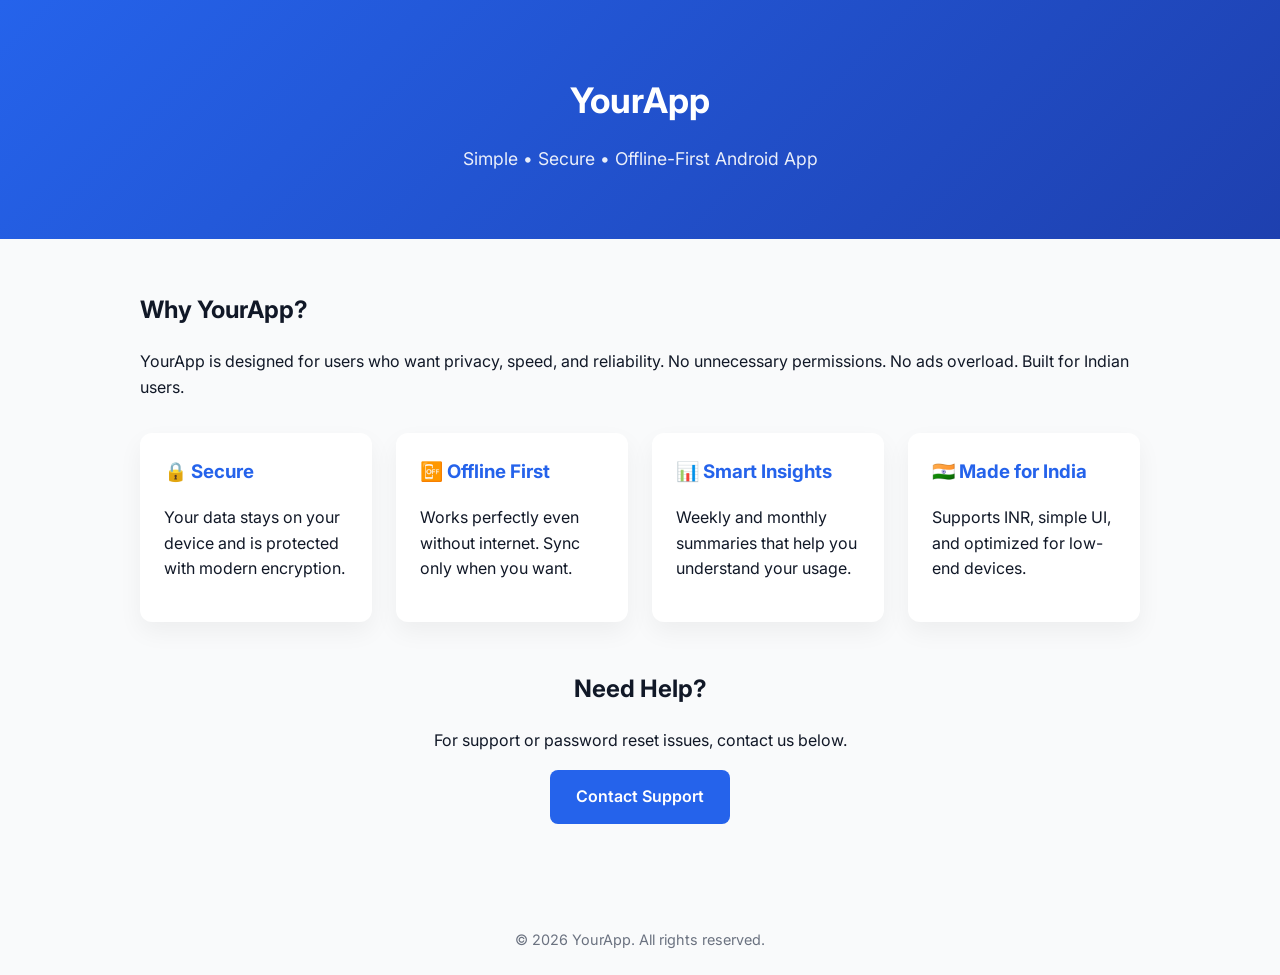
==== index.html @ c371fdd8 "Create index.html" ====
<!DOCTYPE html>
<html lang="en">
<head>
    <meta charset="UTF-8" />
    <meta name="viewport" content="width=device-width, initial-scale=1.0" />

    <title>YourApp – Simple, Secure & Offline First</title>
    <meta name="description" content="YourApp helps you manage expenses securely and offline. Built for India." />

    <!-- Google Font -->
    <link href="https://fonts.googleapis.com/css2?family=Inter:wght@400;600;700&display=swap" rel="stylesheet">

    <style>
        body {
            margin: 0;
            font-family: 'Inter', sans-serif;
            background: #f9fafb;
            color: #111827;
            line-height: 1.6;
        }

        header {
            background: linear-gradient(135deg, #2563eb, #1e40af);
            color: white;
            padding: 3rem 1.5rem;
            text-align: center;
        }

        header h1 {
            margin-bottom: 0.5rem;
            font-size: 2.2rem;
        }

        header p {
            opacity: 0.9;
            font-size: 1.1rem;
        }

        .container {
            max-width: 1000px;
            margin: auto;
            padding: 2rem 1.5rem;
        }

        .features {
            display: grid;
            grid-template-columns: repeat(auto-fit, minmax(220px, 1fr));
            gap: 1.5rem;
            margin-top: 2rem;
        }

        .card {
            background: white;
            padding: 1.5rem;
            border-radius: 12px;
            box-shadow: 0 10px 25px rgba(0,0,0,0.05);
        }

        .card h3 {
            margin-top: 0;
            color: #2563eb;
        }

        .cta {
            text-align: center;
            margin: 3rem 0;
        }

        .cta a {
            background: #2563eb;
            color: white;
            padding: 0.9rem 1.6rem;
            border-radius: 8px;
            text-decoration: none;
            font-weight: 600;
            display: inline-block;
        }

        .cta a:hover {
            background: #1e40af;
        }

        footer {
            text-align: center;
            padding: 1.5rem;
            font-size: 0.9rem;
            color: #6b7280;
        }
    </style>
</head>
<body>

<header>
    <h1>YourApp</h1>
    <p>Simple • Secure • Offline-First Android App</p>
</header>

<main class="container">
    <section>
        <h2>Why YourApp?</h2>
        <p>
            YourApp is designed for users who want privacy, speed, and reliability.
            No unnecessary permissions. No ads overload. Built for Indian users.
        </p>
    </section>

    <section class="features">
        <div class="card">
            <h3>🔒 Secure</h3>
            <p>Your data stays on your device and is protected with modern encryption.</p>
        </div>

        <div class="card">
            <h3>📴 Offline First</h3>
            <p>Works perfectly even without internet. Sync only when you want.</p>
        </div>

        <div class="card">
            <h3>📊 Smart Insights</h3>
            <p>Weekly and monthly summaries that help you understand your usage.</p>
        </div>

        <div class="card">
            <h3>🇮🇳 Made for India</h3>
            <p>Supports INR, simple UI, and optimized for low-end devices.</p>
        </div>
    </section>

    <div class="cta">
        <h2>Need Help?</h2>
        <p>For support or password reset issues, contact us below.</p>
        <a href="mailto:support@yourdomain.com">Contact Support</a>
    </div>
</main>

<footer>
    © 2026 YourApp. All rights reserved.
</footer>

</body>
</html>
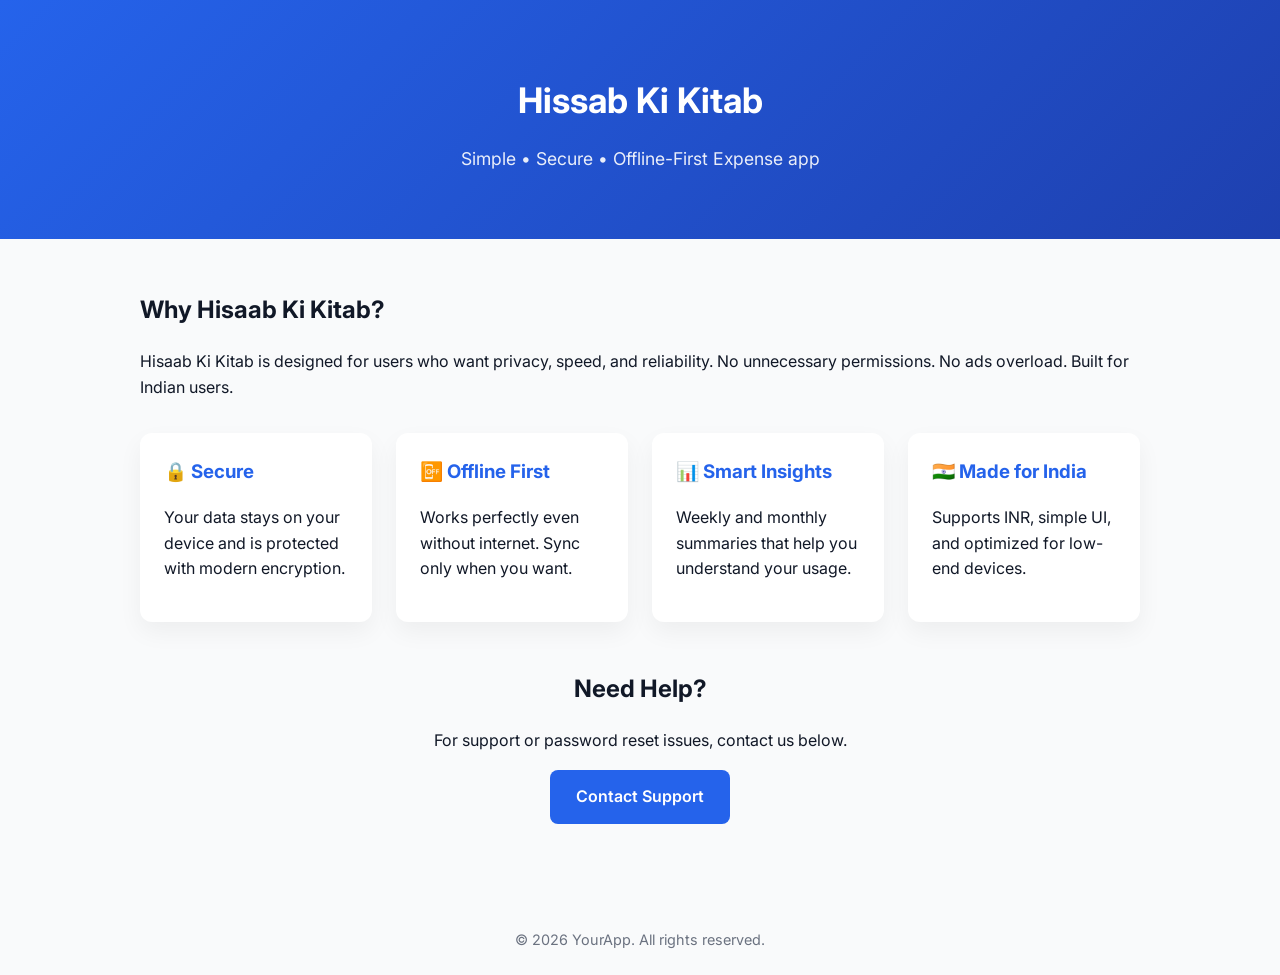
==== commit 9767e6c0: "Update index.html" ====
--- a/index.html
+++ b/index.html
@@ -4,7 +4,7 @@
     <meta charset="UTF-8" />
     <meta name="viewport" content="width=device-width, initial-scale=1.0" />
 
-    <title>YourApp – Simple, Secure & Offline First</title>
+    <title>Hisaab Ki Kitab – Simple, Secure & Offline First</title>
     <meta name="description" content="YourApp helps you manage expenses securely and offline. Built for India." />
 
     <!-- Google Font -->
@@ -91,15 +91,15 @@
 <body>
 
 <header>
-    <h1>YourApp</h1>
-    <p>Simple • Secure • Offline-First Android App</p>
+    <h1>Hissab Ki Kitab</h1>
+    <p>Simple • Secure • Offline-First Expense app</p>
 </header>
 
 <main class="container">
     <section>
-        <h2>Why YourApp?</h2>
+        <h2>Why Hisaab Ki Kitab?</h2>
         <p>
-            YourApp is designed for users who want privacy, speed, and reliability.
+            Hisaab Ki Kitab is designed for users who want privacy, speed, and reliability.
             No unnecessary permissions. No ads overload. Built for Indian users.
         </p>
     </section>
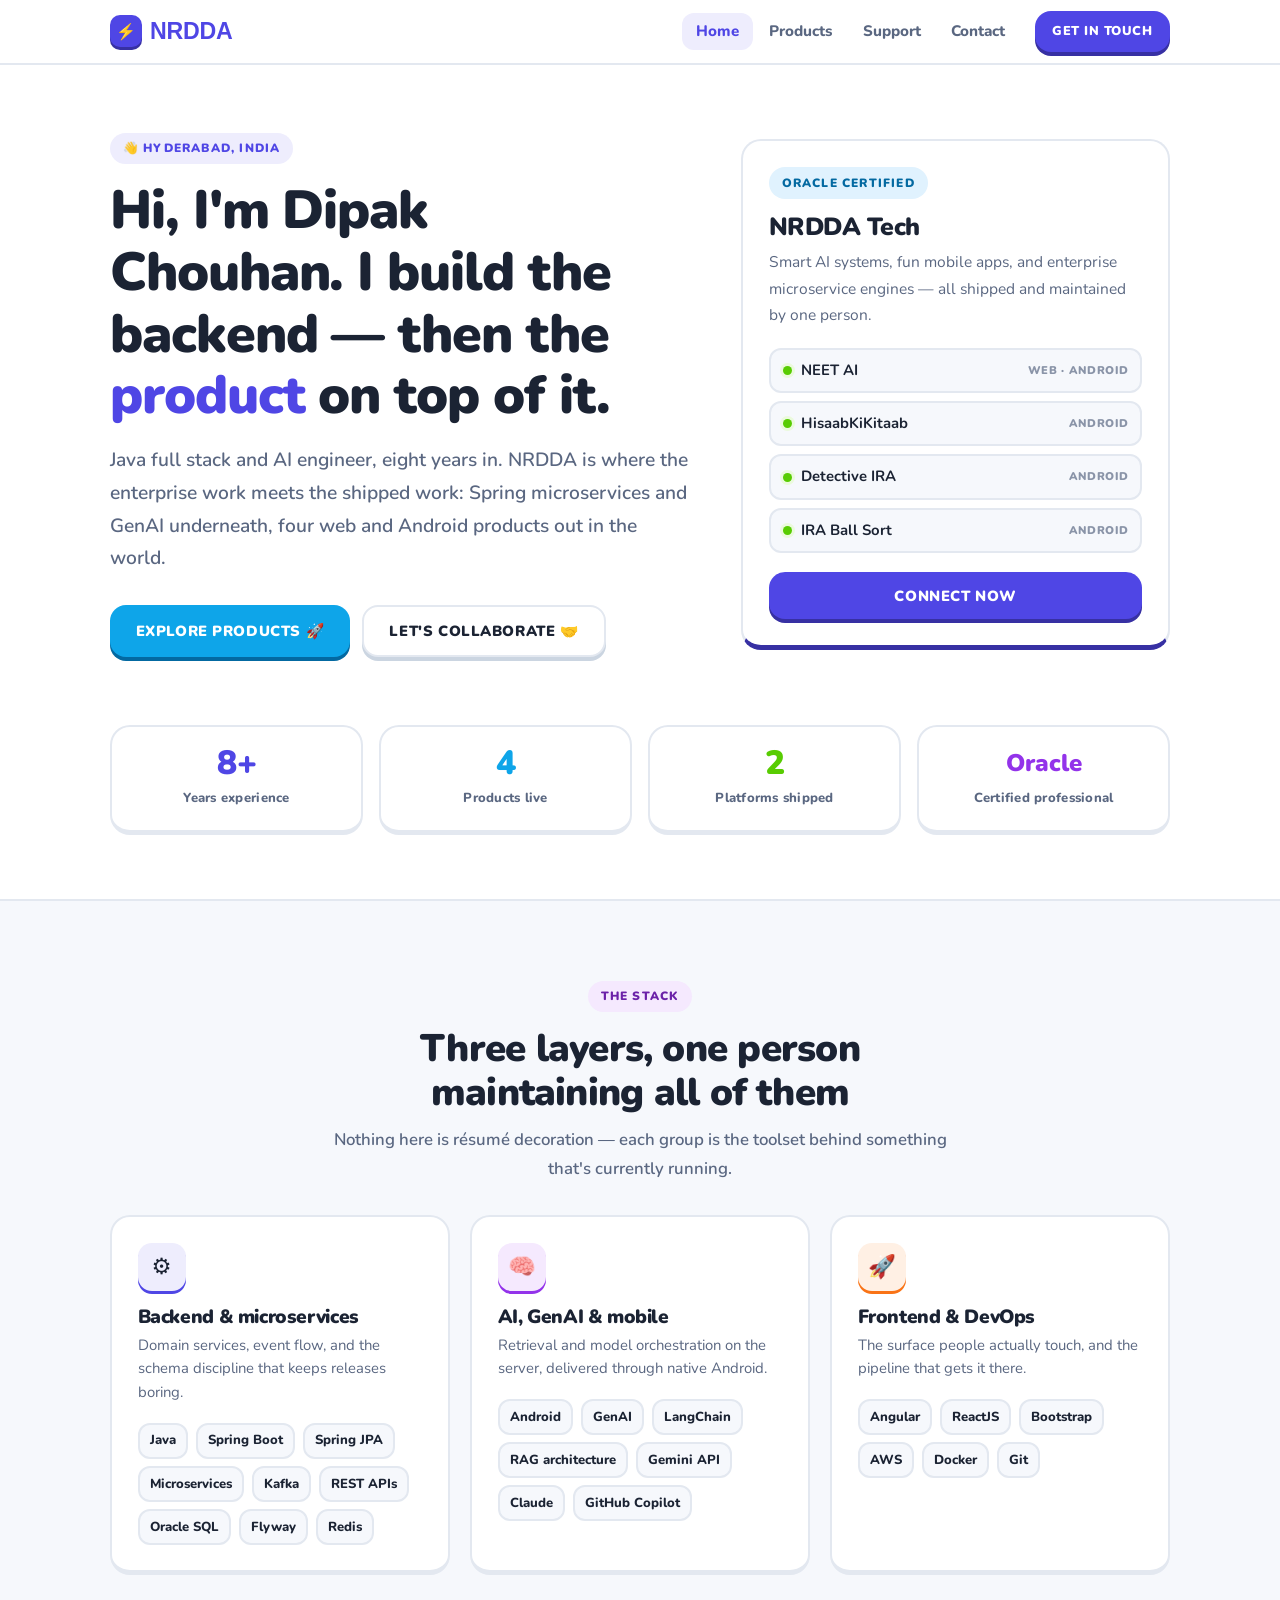
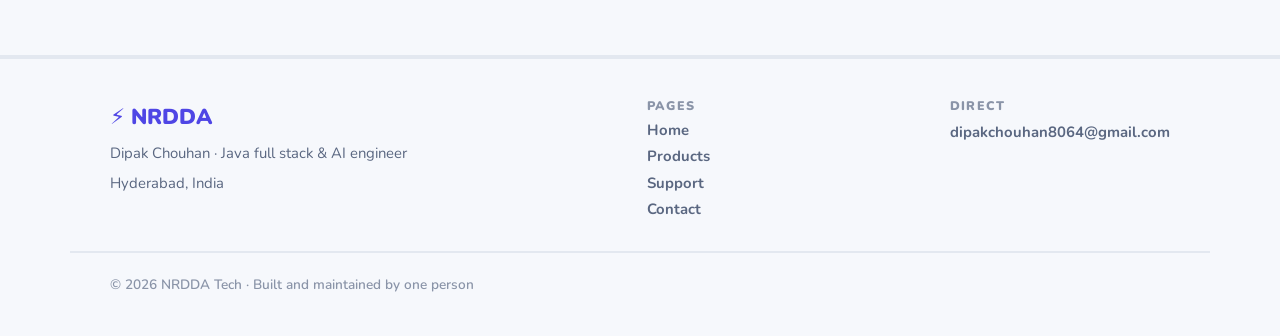
==== commit 3d6c5fa8: "Update print statement to reflect new message" ====
--- a/index.html
+++ b/index.html
@@ -1,141 +1,1161 @@
 <!DOCTYPE html>
 <html lang="en">
 <head>
-    <meta charset="UTF-8" />
-    <meta name="viewport" content="width=device-width, initial-scale=1.0" />
-
-    <title>Hisaab Ki Kitab – Simple, Secure & Offline First</title>
-    <meta name="description" content="YourApp helps you manage expenses securely and offline. Built for India." />
-
-    <!-- Google Font -->
-    <link href="https://fonts.googleapis.com/css2?family=Inter:wght@400;600;700&display=swap" rel="stylesheet">
-
-    <style>
-        body {
-            margin: 0;
-            font-family: 'Inter', sans-serif;
-            background: #f9fafb;
-            color: #111827;
-            line-height: 1.6;
-        }
-
-        header {
-            background: linear-gradient(135deg, #2563eb, #1e40af);
-            color: white;
-            padding: 3rem 1.5rem;
-            text-align: center;
-        }
-
-        header h1 {
-            margin-bottom: 0.5rem;
-            font-size: 2.2rem;
-        }
-
-        header p {
-            opacity: 0.9;
-            font-size: 1.1rem;
-        }
-
-        .container {
-            max-width: 1000px;
-            margin: auto;
-            padding: 2rem 1.5rem;
-        }
-
-        .features {
-            display: grid;
-            grid-template-columns: repeat(auto-fit, minmax(220px, 1fr));
-            gap: 1.5rem;
-            margin-top: 2rem;
-        }
-
-        .card {
-            background: white;
-            padding: 1.5rem;
-            border-radius: 12px;
-            box-shadow: 0 10px 25px rgba(0,0,0,0.05);
-        }
-
-        .card h3 {
-            margin-top: 0;
-            color: #2563eb;
-        }
-
-        .cta {
-            text-align: center;
-            margin: 3rem 0;
-        }
-
-        .cta a {
-            background: #2563eb;
-            color: white;
-            padding: 0.9rem 1.6rem;
-            border-radius: 8px;
-            text-decoration: none;
-            font-weight: 600;
-            display: inline-block;
-        }
-
-        .cta a:hover {
-            background: #1e40af;
-        }
-
-        footer {
-            text-align: center;
-            padding: 1.5rem;
-            font-size: 0.9rem;
-            color: #6b7280;
-        }
-    </style>
+<meta charset="UTF-8">
+<meta name="viewport" content="width=device-width, initial-scale=1.0">
+<title>NRDDA | Dipak Chouhan — Java Full Stack & AI Engineer</title>
+<meta name="description" content="NRDDA is Dipak Chouhan: Java full stack and AI engineer in Hyderabad. Spring microservices, GenAI, and four shipped web and Android products.">
+<meta name="theme-color" content="#ffffff">
+<link rel="preconnect" href="https://fonts.googleapis.com">
+<link rel="preconnect" href="https://fonts.gstatic.com" crossorigin>
+<link href="https://fonts.googleapis.com/css2?family=Nunito:ital,wght@0,400;0,500;0,600;0,700;0,800;0,900;1,600&display=swap" rel="stylesheet">
+
+<style>
+/* ============================================================
+   NRDDA — light, tactile, Nunito.
+   Everything sits on a physical surface: cards have a thick
+   bottom edge, buttons have a solid under-shadow you press into.
+   ============================================================ */
+
+:root {
+  /* brand */
+  --indigo:        #4F46E5;
+  --indigo-edge:   #3730A3;
+  --indigo-tint:   #EEEDFD;
+
+  --sky:           #0EA5E9;
+  --sky-edge:      #0369A1;
+  --sky-tint:      #E0F2FE;
+
+  --grass:         #58CC02;
+  --grass-edge:    #43A302;
+  --grass-tint:    #EBFADD;
+
+  --grape:         #9333EA;
+  --grape-edge:    #6B21A8;
+  --grape-tint:    #F5E9FE;
+
+  --coral:         #F97316;
+  --coral-edge:    #C2410C;
+  --coral-tint:    #FFF0E4;
+
+  /* surface */
+  --page:          #FFFFFF;
+  --band:          #F6F8FC;
+  --card:          #FFFFFF;
+  --line:          #E3E8F0;
+  --line-strong:   #CBD5E1;
+
+  /* type */
+  --ink:           #1B2333;
+  --ink-soft:      #5A6781;
+  --ink-faint:     #8A94A8;
+
+  --r-lg: 20px;
+  --r-md: 16px;
+  --r-sm: 12px;
+  --r-pill: 999px;
+
+  --gutter: clamp(1.1rem, 4vw, 2.5rem);
+  --measure: 1140px;
+
+  --lift: 4px;   /* how deep a tactile element sits */
+}
+
+*, *::before, *::after { box-sizing: border-box; margin: 0; padding: 0; }
+
+html { scroll-behavior: smooth; }
+
+body {
+  font-family: 'Nunito', system-ui, sans-serif;
+  font-size: 1rem;
+  font-weight: 400;
+  line-height: 1.7;
+  color: var(--ink);
+  background: var(--page);
+  -webkit-font-smoothing: antialiased;
+  -webkit-tap-highlight-color: transparent;
+  display: flex;
+  flex-direction: column;
+  min-height: 100vh;
+}
+
+img, svg { max-width: 100%; display: block; }
+
+::selection { background: var(--indigo); color: #fff; }
+
+:focus-visible {
+  outline: 3px solid var(--indigo);
+  outline-offset: 3px;
+  border-radius: 6px;
+}
+
+.sr-only {
+  position: absolute; width: 1px; height: 1px;
+  margin: -1px; padding: 0; overflow: hidden;
+  clip: rect(0 0 0 0); clip-path: inset(50%); white-space: nowrap;
+}
+
+.skip-link {
+  position: absolute; left: 50%; top: -120px; transform: translateX(-50%);
+  z-index: 3000; background: var(--indigo); color: #fff;
+  font-weight: 800; font-size: .9rem;
+  padding: .75rem 1.4rem; border-radius: 0 0 var(--r-md) var(--r-md);
+  text-decoration: none;
+}
+.skip-link:focus { top: 0; }
+
+/* ---------- type scale: hierarchy comes from contrast, not from
+             setting everything to weight 800 ---------- */
+
+h1, h2, h3, h4 { font-weight: 900; line-height: 1.15; letter-spacing: -0.02em; }
+
+.eyebrow {
+  display: inline-flex;
+  align-items: center;
+  gap: .45rem;
+  font-size: .75rem;
+  font-weight: 900;
+  letter-spacing: .1em;
+  text-transform: uppercase;
+  color: var(--indigo);
+  background: var(--indigo-tint);
+  padding: .35rem .8rem;
+  border-radius: var(--r-pill);
+}
+.eyebrow--sky   { color: var(--sky-edge);   background: var(--sky-tint); }
+.eyebrow--grass { color: var(--grass-edge); background: var(--grass-tint); }
+.eyebrow--grape { color: var(--grape-edge); background: var(--grape-tint); }
+
+.lede {
+  font-size: clamp(1.05rem, 1.7vw, 1.2rem);
+  font-weight: 600;
+  color: var(--ink-soft);
+}
+
+p { color: var(--ink-soft); }
+p strong, li strong { color: var(--ink); font-weight: 800; }
+
+/* ---------- tactile buttons ---------- */
+
+.btn {
+  --btn-bg: var(--indigo);
+  --btn-edge: var(--indigo-edge);
+  --btn-fg: #ffffff;
+  display: inline-flex;
+  align-items: center;
+  justify-content: center;
+  gap: .5rem;
+  padding: .85rem 1.6rem;
+  font-family: inherit;
+  font-size: .92rem;
+  font-weight: 900;
+  letter-spacing: .04em;
+  text-transform: uppercase;
+  text-decoration: none;
+  color: var(--btn-fg);
+  background: var(--btn-bg);
+  border: none;
+  border-radius: var(--r-md);
+  box-shadow: 0 var(--lift) 0 var(--btn-edge);
+  cursor: pointer;
+  user-select: none;
+  transition: filter .15s ease, transform .06s ease, box-shadow .06s ease;
+}
+.btn:hover { filter: brightness(1.07); }
+.btn:active {
+  transform: translateY(var(--lift));
+  box-shadow: 0 0 0 var(--btn-edge);
+}
+
+.btn--sky   { --btn-bg: var(--sky);   --btn-edge: var(--sky-edge); }
+.btn--grass { --btn-bg: var(--grass); --btn-edge: var(--grass-edge); }
+.btn--grape { --btn-bg: var(--grape); --btn-edge: var(--grape-edge); }
+
+.btn--soft {
+  --btn-bg: #ffffff;
+  --btn-edge: var(--line-strong);
+  --btn-fg: var(--ink);
+  border: 2px solid var(--line);
+}
+.btn--soft:hover { filter: none; background: var(--band); }
+
+.btn--full { width: 100%; }
+.btn--sm { padding: .7rem 1.1rem; font-size: .8rem; }
+
+/* ---------- tactile card ---------- */
+
+.card {
+  background: var(--card);
+  border: 2px solid var(--line);
+  border-bottom-width: 5px;
+  border-radius: var(--r-lg);
+  padding: 1.6rem;
+}
+
+.card--accent { border-bottom-color: var(--accent, var(--line)); }
+
+.card--tap {
+  transition: transform .16s ease, border-color .16s ease;
+}
+.card--tap:hover {
+  transform: translateY(-3px);
+  border-bottom-width: 5px;
+  border-color: var(--line-strong);
+}
+.card--tap.card--accent:hover { border-bottom-color: var(--accent); }
+
+/* ---------- layout ---------- */
+
+.shell { max-width: var(--measure); margin: 0 auto; padding: 0 var(--gutter); }
+
+.band { padding-block: clamp(3rem, 7vw, 5rem); }
+.band--fill { background: var(--band); border-block: 2px solid var(--line); }
+
+.view { display: none; }
+.view.is-active { display: block; }
+.view.is-entering { animation: enter .32s cubic-bezier(.16,1,.3,1) both; }
+@keyframes enter {
+  from { opacity: 0; transform: translateY(12px); }
+  to   { opacity: 1; transform: none; }
+}
+
+/* ---------- top bar ---------- */
+
+.topbar {
+  position: sticky; top: 0; z-index: 900;
+  background: rgba(255,255,255,.92);
+  backdrop-filter: blur(10px);
+  border-bottom: 2px solid var(--line);
+}
+.topbar__inner {
+  max-width: var(--measure);
+  margin: 0 auto;
+  padding: .7rem var(--gutter);
+  display: flex;
+  align-items: center;
+  gap: 1rem;
+}
+
+.brand {
+  display: inline-flex; align-items: center; gap: .5rem;
+  background: none; border: 0; padding: 0; cursor: pointer;
+  font-size: 1.45rem; font-weight: 900; letter-spacing: -0.01em;
+  color: var(--indigo);
+  margin-right: auto;
+}
+.brand__bolt {
+  display: grid; place-items: center;
+  width: 32px; height: 32px;
+  border-radius: 10px;
+  background: var(--indigo);
+  box-shadow: 0 3px 0 var(--indigo-edge);
+  font-size: 1rem;
+}
+
+.navlinks { display: flex; align-items: center; gap: .2rem; list-style: none; }
+
+.navlink {
+  background: none; border: 0; cursor: pointer;
+  font-family: inherit; font-size: .95rem; font-weight: 800;
+  color: var(--ink-soft);
+  padding: .55rem .85rem;
+  border-radius: var(--r-sm);
+  transition: color .15s ease, background-color .15s ease;
+}
+.navlink:hover { color: var(--indigo); background: var(--indigo-tint); }
+.navlink[aria-current="page"] { color: var(--indigo); background: var(--indigo-tint); }
+
+.navtoggle { display: none; }
+
+/* ---------- hero ---------- */
+
+.hero {
+  display: grid;
+  grid-template-columns: 1.15fr .85fr;
+  gap: clamp(1.75rem, 4vw, 3.5rem);
+  align-items: center;
+  padding-block: clamp(2.5rem, 6vw, 4.25rem);
+}
+
+.hero__title {
+  font-size: clamp(2.1rem, 5.2vw, 3.35rem);
+  margin: 1rem 0 0;
+  text-wrap: balance;
+}
+.hero__title span { color: var(--indigo); }
+
+.hero__lede { margin-top: 1.1rem; max-width: 50ch; }
+
+.hero__actions { display: flex; flex-wrap: wrap; gap: .75rem; margin-top: 1.9rem; }
+
+.hero__card { --accent: var(--indigo-edge); text-align: left; }
+.hero__card h2 { font-size: 1.55rem; margin: .9rem 0 .5rem; }
+.hero__card p { font-size: .97rem; }
+
+.roster { list-style: none; margin: 1.2rem 0; display: grid; gap: .5rem; }
+.roster li {
+  display: flex; align-items: center; gap: .6rem;
+  font-size: .93rem; font-weight: 700; color: var(--ink);
+  background: var(--band);
+  border: 2px solid var(--line);
+  border-radius: var(--r-sm);
+  padding: .5rem .75rem;
+}
+.roster .pip {
+  width: 9px; height: 9px; border-radius: 50%;
+  background: var(--grass);
+  box-shadow: 0 0 0 3px var(--grass-tint);
+  flex: none;
+}
+.roster .plat {
+  margin-left: auto; font-size: .7rem; font-weight: 900;
+  letter-spacing: .06em; text-transform: uppercase; color: var(--ink-faint);
+}
+
+/* ---------- stats ---------- */
+
+.stats {
+  display: grid;
+  grid-template-columns: repeat(4, 1fr);
+  gap: 1rem;
+}
+.stat { text-align: center; padding: 1.25rem 1rem; }
+.stat__n {
+  font-size: 2.1rem; font-weight: 900; line-height: 1;
+  color: var(--stat, var(--indigo));
+}
+.stat__n--word { font-size: 1.5rem; padding-block: .3rem; }
+.stat__l {
+  margin-top: .45rem;
+  font-size: .82rem; font-weight: 800; color: var(--ink-soft);
+  letter-spacing: .02em;
+}
+
+/* ---------- section heads ---------- */
+
+.head { max-width: 62ch; margin-bottom: 2rem; }
+.head--center { margin-inline: auto; text-align: center; }
+.head--center .eyebrow { margin-inline: auto; }
+.head__title { font-size: clamp(1.7rem, 3.6vw, 2.4rem); margin-top: .9rem; text-wrap: balance; }
+.head__note { margin-top: .7rem; font-size: 1.05rem; font-weight: 600; }
+
+/* ---------- skill groups ---------- */
+
+.cols {
+  display: grid;
+  grid-template-columns: repeat(auto-fit, minmax(275px, 1fr));
+  gap: 1.25rem;
+}
+
+.group__icon {
+  display: grid; place-items: center;
+  width: 48px; height: 48px;
+  border-radius: 14px;
+  font-size: 1.4rem;
+  background: var(--tint, var(--indigo-tint));
+  box-shadow: 0 3px 0 var(--edge, var(--line-strong));
+}
+.group h3 { font-size: 1.2rem; margin: .95rem 0 .35rem; }
+.group p { font-size: .93rem; line-height: 1.6; }
+
+.chips { display: flex; flex-wrap: wrap; gap: .45rem; margin-top: 1.1rem; }
+.chip {
+  font-size: .82rem; font-weight: 800; color: var(--ink);
+  background: var(--band);
+  border: 2px solid var(--line);
+  border-radius: var(--r-sm);
+  padding: .3rem .65rem;
+}
+
+/* ---------- filters ---------- */
+
+.filters {
+  display: flex; justify-content: space-between; align-items: center;
+  gap: 1rem; flex-wrap: wrap; margin-bottom: 1.75rem;
+}
+.tabs { display: flex; flex-wrap: wrap; gap: .5rem; }
+
+.tab {
+  font-family: inherit; font-size: .88rem; font-weight: 800;
+  color: var(--ink-soft);
+  background: #fff;
+  border: 2px solid var(--line);
+  border-bottom-width: 4px;
+  border-radius: var(--r-sm);
+  padding: .5rem .95rem;
+  cursor: pointer;
+  transition: color .15s ease, border-color .15s ease, transform .06s ease, box-shadow .06s ease;
+}
+/* hover must NOT look like the selected state */
+.tab:hover { color: var(--sky-edge); border-color: var(--line-strong); }
+.tab:active { transform: translateY(2px); border-bottom-width: 2px; }
+.tab[aria-pressed="true"] {
+  color: #fff;
+  background: var(--sky);
+  border-color: var(--sky);
+  border-bottom-color: var(--sky-edge);
+}
+.tab__n {
+  display: inline-block; margin-left: .4rem;
+  font-size: .75rem; opacity: .65;
+}
+
+.search { position: relative; flex: 0 1 280px; }
+.search__field {
+  width: 100%;
+  font-family: inherit; font-size: .95rem; font-weight: 600;
+  color: var(--ink);
+  background: #fff;
+  border: 2px solid var(--line);
+  border-bottom-width: 4px;
+  border-radius: var(--r-sm);
+  padding: .6rem .9rem .6rem 2.4rem;
+  outline: none;
+  transition: border-color .15s ease;
+}
+.search__field::placeholder { color: var(--ink-faint); font-weight: 600; }
+.search__field:focus { border-color: var(--sky); }
+.search__glyph {
+  position: absolute; left: .8rem; top: 50%; transform: translateY(-50%);
+  font-size: .95rem; pointer-events: none;
+}
+
+/* ---------- product grid ---------- */
+
+.grid {
+  display: grid;
+  grid-template-columns: repeat(auto-fill, minmax(280px, 1fr));
+  gap: 1.25rem;
+}
+
+.product { display: flex; flex-direction: column; gap: .85rem; }
+.product__icon {
+  display: grid; place-items: center;
+  width: 56px; height: 56px;
+  border-radius: 16px;
+  font-size: 1.7rem;
+  background: var(--tint);
+  box-shadow: 0 3px 0 var(--accent);
+}
+.product h3 { font-size: 1.3rem; }
+.product p { font-size: .93rem; line-height: 1.6; }
+.product__actions { display: grid; gap: .55rem; margin-top: auto; padding-top: .35rem; }
+
+.plats { display: flex; flex-wrap: wrap; gap: .35rem; }
+.plat-tag {
+  font-size: .7rem; font-weight: 900; letter-spacing: .07em; text-transform: uppercase;
+  padding: .22rem .55rem; border-radius: var(--r-sm);
+}
+.plat-web     { background: var(--sky-tint);   color: var(--sky-edge); }
+.plat-android { background: var(--grass-tint); color: var(--grass-edge); }
+
+.empty {
+  grid-column: 1 / -1;
+  text-align: center;
+  padding: 3rem 1.5rem;
+  border: 2px dashed var(--line-strong);
+  border-radius: var(--r-lg);
+  background: var(--band);
+}
+.empty__emoji { font-size: 2.2rem; }
+.empty h3 { font-size: 1.2rem; margin: .6rem 0 .3rem; }
+.empty p { font-size: .95rem; }
+
+/* ---------- FAQ ---------- */
+
+.faq { display: grid; gap: .75rem; max-width: 780px; margin-inline: auto; }
+
+.qa {
+  background: #fff;
+  border: 2px solid var(--line);
+  border-bottom-width: 5px;
+  border-radius: var(--r-lg);
+  overflow: hidden;
+}
+.qa__q {
+  display: flex; align-items: center; gap: 1rem;
+  padding: 1.1rem 1.35rem;
+  font-size: 1.03rem; font-weight: 800; line-height: 1.4;
+  cursor: pointer; list-style: none;
+}
+.qa__q::-webkit-details-marker { display: none; }
+.qa__q:hover { color: var(--indigo); }
+.qa__sign {
+  margin-left: auto; flex: none;
+  display: grid; place-items: center;
+  width: 26px; height: 26px; border-radius: 9px;
+  background: var(--indigo-tint); color: var(--indigo);
+  font-weight: 900; font-size: 1.05rem; line-height: 1;
+  transition: transform .2s ease;
+}
+.qa[open] .qa__sign { transform: rotate(45deg); }
+.qa__a { padding: 0 1.35rem 1.25rem; font-size: .97rem; }
+
+/* ---------- forms ---------- */
+
+.field { margin-bottom: 1.1rem; }
+.field > label {
+  display: block; margin-bottom: .4rem;
+  font-size: .88rem; font-weight: 800; color: var(--ink);
+}
+.field__hint { font-size: .82rem; font-weight: 600; color: var(--ink-faint); }
+
+.control {
+  width: 100%;
+  font-family: inherit; font-size: .97rem; font-weight: 600;
+  color: var(--ink);
+  background: #fff;
+  border: 2px solid var(--line);
+  border-bottom-width: 4px;
+  border-radius: var(--r-md);
+  padding: .8rem 1rem;
+  outline: none;
+  transition: border-color .15s ease, box-shadow .15s ease;
+}
+.control::placeholder { color: var(--ink-faint); font-weight: 600; }
+.control:focus { border-color: var(--sky); box-shadow: 0 0 0 4px var(--sky-tint); }
+.control:user-invalid { border-color: #EF4444; }
+textarea.control { resize: vertical; min-height: 120px; line-height: 1.6; }
+select.control {
+  appearance: none; cursor: pointer; padding-right: 2.6rem;
+  background-image:
+    linear-gradient(45deg, transparent 50%, var(--ink-soft) 50%),
+    linear-gradient(135deg, var(--ink-soft) 50%, transparent 50%);
+  background-size: 7px 7px, 7px 7px;
+  background-position: calc(100% - 1.5rem) 1.25rem, calc(100% - 1rem) 1.25rem;
+  background-repeat: no-repeat;
+}
+
+.duo {
+  display: grid;
+  grid-template-columns: repeat(auto-fit, minmax(300px, 1fr));
+  gap: 1.25rem;
+  align-items: start;
+}
+
+.deets { display: grid; gap: .5rem; margin-top: 1.25rem; }
+.deet {
+  display: flex; align-items: center; flex-wrap: wrap; gap: .35rem .7rem;
+  background: var(--band);
+  border: 2px solid var(--line);
+  border-radius: var(--r-sm);
+  padding: .65rem .85rem;
+  font-size: .94rem; font-weight: 700;
+  word-break: break-word;
+}
+.deet__k { color: var(--ink-faint); font-weight: 800; }
+.deet a { color: var(--indigo); font-weight: 800; }
+
+/* ---------- toasts ---------- */
+
+#toasts {
+  position: fixed; right: 1.25rem; bottom: 1.25rem; z-index: 2000;
+  display: flex; flex-direction: column; gap: .6rem;
+  max-width: calc(100vw - 2.5rem);
+}
+.toast {
+  display: flex; align-items: center; gap: .7rem;
+  background: #fff;
+  border: 2px solid var(--line);
+  border-bottom-width: 5px;
+  border-bottom-color: var(--grass-edge);
+  border-radius: var(--r-md);
+  padding: .85rem 1.1rem;
+  font-size: .94rem; font-weight: 700; color: var(--ink);
+  box-shadow: 0 10px 26px rgba(27,35,51,.12);
+  animation: toast-in .28s cubic-bezier(.16,1,.3,1) both;
+  transition: opacity .28s ease, transform .28s ease;
+}
+.toast__mark {
+  display: grid; place-items: center; flex: none;
+  width: 26px; height: 26px; border-radius: 50%;
+  background: var(--grass-tint); font-size: .9rem;
+}
+.toast.is-leaving { opacity: 0; transform: translateX(16px); }
+@keyframes toast-in {
+  from { opacity: 0; transform: translateX(24px); }
+  to   { opacity: 1; transform: none; }
+}
+
+/* ---------- footer ---------- */
+
+.foot {
+  margin-top: auto;
+  background: var(--band);
+  border-top: 2px solid var(--line);
+  padding-block: 2.5rem;
+}
+.foot__inner {
+  max-width: var(--measure); margin: 0 auto; padding: 0 var(--gutter);
+  display: flex; flex-wrap: wrap; gap: 2rem; justify-content: space-between;
+}
+.foot__brand { font-size: 1.35rem; font-weight: 900; color: var(--indigo); }
+.foot__note { font-size: .93rem; margin-top: .3rem; }
+.foot__col { display: grid; gap: .4rem; align-content: start; font-size: .93rem; }
+.foot__col h4 { font-size: .78rem; letter-spacing: .1em; text-transform: uppercase; color: var(--ink-faint); }
+.foot__col a, .foot__link {
+  background: none; border: 0; padding: 0; text-align: left;
+  font-family: inherit; font-size: .93rem; font-weight: 700;
+  color: var(--ink-soft); text-decoration: none; cursor: pointer;
+}
+.foot__col a:hover, .foot__link:hover { color: var(--indigo); }
+.foot__legal {
+  max-width: var(--measure); margin: 2rem auto 0;
+  padding: 1.25rem var(--gutter) 0;
+  border-top: 2px solid var(--line);
+  font-size: .85rem; font-weight: 600; color: var(--ink-faint);
+}
+
+/* ---------- responsive ---------- */
+
+@media (max-width: 900px) {
+  .hero { grid-template-columns: 1fr; }
+  .stats { grid-template-columns: repeat(2, 1fr); }
+}
+
+@media (max-width: 760px) {
+  .navtoggle {
+    display: grid; place-items: center;
+    width: 44px; height: 44px;
+    background: #fff; color: var(--ink);
+    border: 2px solid var(--line); border-bottom-width: 4px;
+    border-radius: var(--r-sm);
+    font-size: 1.2rem; cursor: pointer;
+  }
+  .topbar__inner { flex-wrap: wrap; }
+  .topbar .btn { display: none; }
+  nav.mainnav { order: 3; width: 100%; }
+  .navlinks {
+    display: none;
+    flex-direction: column;
+    align-items: stretch;
+    gap: .25rem;
+    padding: .5rem 0 .35rem;
+    border-top: 2px solid var(--line);
+  }
+  .navlinks.is-open { display: flex; }
+  .navlink { padding: .7rem .85rem; font-size: 1rem; }
+}
+
+@media (max-width: 560px) {
+  .stats { grid-template-columns: 1fr; }
+  .filters { align-items: stretch; }
+  .search { flex: 1 1 100%; }
+  .tabs { gap: .4rem; }
+  .hero__actions .btn { flex: 1 1 100%; }
+  #toasts { left: 1rem; right: 1rem; bottom: 1rem; }
+}
+
+@media (prefers-reduced-motion: reduce) {
+  html { scroll-behavior: auto; }
+  *, *::before, *::after {
+    animation-duration: .01ms !important;
+    animation-iteration-count: 1 !important;
+    transition-duration: .01ms !important;
+  }
+  .card--tap:hover { transform: none; }
+}
+</style>
 </head>
 <body>
 
-<header>
-    <h1>Hissab Ki Kitab</h1>
-    <p>Simple • Secure • Offline-First Expense app</p>
+<a class="skip-link" href="#main">Skip to content</a>
+<div id="toasts" aria-live="polite"></div>
+
+<!-- ================= TOP BAR ================= -->
+<header class="topbar">
+  <div class="topbar__inner">
+    <button class="brand" type="button" data-go="home" aria-label="NRDDA — home">
+      <span class="brand__bolt" aria-hidden="true">⚡</span>
+      <span>NRDDA</span>
+    </button>
+
+    <nav class="mainnav" aria-label="Primary">
+      <ul class="navlinks" id="navlinks">
+        <li><button class="navlink" type="button" data-go="home" aria-current="page">Home</button></li>
+        <li><button class="navlink" type="button" data-go="products">Products</button></li>
+        <li><button class="navlink" type="button" data-go="support">Support</button></li>
+        <li><button class="navlink" type="button" data-go="contact">Contact</button></li>
+      </ul>
+    </nav>
+
+    <button class="navtoggle" type="button" id="navtoggle"
+            aria-expanded="false" aria-controls="navlinks" aria-label="Open menu">☰</button>
+
+    <button class="btn btn--sm" type="button" data-go="contact">Get in touch</button>
+  </div>
 </header>
 
-<main class="container">
-    <section>
-        <h2>Why Hisaab Ki Kitab?</h2>
-        <p>
-            Hisaab Ki Kitab is designed for users who want privacy, speed, and reliability.
-            No unnecessary permissions. No ads overload. Built for Indian users.
-        </p>
-    </section>
-
-    <section class="features">
-        <div class="card">
-            <h3>🔒 Secure</h3>
-            <p>Your data stays on your device and is protected with modern encryption.</p>
+<div id="main">
+
+<!-- ================= HOME ================= -->
+<main id="view-home" class="view is-active" tabindex="-1">
+
+  <section class="shell hero">
+    <div>
+      <p class="eyebrow">👋 Hyderabad, India</p>
+      <h1 class="hero__title">Hi, I'm Dipak Chouhan. I build the backend — then the <span>product</span> on top of it.</h1>
+      <p class="lede hero__lede">
+        Java full stack and AI engineer, eight years in. NRDDA is where the enterprise work meets
+        the shipped work: Spring microservices and GenAI underneath, four web and Android
+        products out in the world.
+      </p>
+      <div class="hero__actions">
+        <button class="btn btn--sky" type="button" data-go="products">Explore products 🚀</button>
+        <button class="btn btn--soft" type="button" data-go="contact">Let's collaborate 🤝</button>
+      </div>
+    </div>
+
+    <div class="card card--accent hero__card">
+      <span class="eyebrow eyebrow--sky">Oracle certified</span>
+      <h2>NRDDA Tech</h2>
+      <p>Smart AI systems, fun mobile apps, and enterprise microservice engines — all shipped and maintained by one person.</p>
+      <ul class="roster" id="roster"></ul>
+      <button class="btn btn--full" type="button" data-go="contact">Connect now</button>
+    </div>
+  </section>
+
+  <section class="shell" style="padding-bottom: clamp(2.5rem, 6vw, 4rem);">
+    <div class="stats">
+      <div class="card stat"><div class="stat__n">8+</div><div class="stat__l">Years experience</div></div>
+      <div class="card stat" style="--stat: var(--sky)"><div class="stat__n" id="stat-products">4</div><div class="stat__l">Products live</div></div>
+      <div class="card stat" style="--stat: var(--grass)"><div class="stat__n">2</div><div class="stat__l">Platforms shipped</div></div>
+      <div class="card stat" style="--stat: var(--grape)"><div class="stat__n stat__n--word">Oracle</div><div class="stat__l">Certified professional</div></div>
+    </div>
+  </section>
+
+  <section class="band band--fill">
+    <div class="shell">
+      <div class="head head--center">
+        <span class="eyebrow eyebrow--grape">The stack</span>
+        <h2 class="head__title">Three layers, one person maintaining all of them</h2>
+        <p class="head__note">Nothing here is résumé decoration — each group is the toolset behind something that's currently running.</p>
+      </div>
+
+      <div class="cols">
+        <div class="card group">
+          <div class="group__icon" style="--tint: var(--indigo-tint); --edge: var(--indigo)" aria-hidden="true">⚙️</div>
+          <h3>Backend &amp; microservices</h3>
+          <p>Domain services, event flow, and the schema discipline that keeps releases boring.</p>
+          <div class="chips">
+            <span class="chip">Java</span><span class="chip">Spring Boot</span><span class="chip">Spring JPA</span>
+            <span class="chip">Microservices</span><span class="chip">Kafka</span><span class="chip">REST APIs</span>
+            <span class="chip">Oracle SQL</span><span class="chip">Flyway</span><span class="chip">Redis</span>
+          </div>
         </div>
 
-        <div class="card">
-            <h3>📴 Offline First</h3>
-            <p>Works perfectly even without internet. Sync only when you want.</p>
+        <div class="card group">
+          <div class="group__icon" style="--tint: var(--grape-tint); --edge: var(--grape)" aria-hidden="true">🧠</div>
+          <h3>AI, GenAI &amp; mobile</h3>
+          <p>Retrieval and model orchestration on the server, delivered through native Android.</p>
+          <div class="chips">
+            <span class="chip">Android</span><span class="chip">GenAI</span><span class="chip">LangChain</span>
+            <span class="chip">RAG architecture</span><span class="chip">Gemini API</span><span class="chip">Claude</span>
+            <span class="chip">GitHub Copilot</span>
+          </div>
         </div>
 
-        <div class="card">
-            <h3>📊 Smart Insights</h3>
-            <p>Weekly and monthly summaries that help you understand your usage.</p>
+        <div class="card group">
+          <div class="group__icon" style="--tint: var(--coral-tint); --edge: var(--coral)" aria-hidden="true">🚀</div>
+          <h3>Frontend &amp; DevOps</h3>
+          <p>The surface people actually touch, and the pipeline that gets it there.</p>
+          <div class="chips">
+            <span class="chip">Angular</span><span class="chip">ReactJS</span><span class="chip">Bootstrap</span>
+            <span class="chip">AWS</span><span class="chip">Docker</span><span class="chip">Git</span>
+          </div>
         </div>
-
-        <div class="card">
-            <h3>🇮🇳 Made for India</h3>
-            <p>Supports INR, simple UI, and optimized for low-end devices.</p>
+      </div>
+    </div>
+  </section>
+</main>
+
+<!-- ================= PRODUCTS ================= -->
+<main id="view-products" class="view" tabindex="-1">
+  <section class="shell band">
+    <div class="head head--center">
+      <span class="eyebrow eyebrow--sky">Products</span>
+      <h2 class="head__title">Four products, two platforms, all still maintained</h2>
+      <p class="head__note">Filter by what they do, or search by name and description.</p>
+    </div>
+
+    <div class="filters">
+      <div class="tabs" id="tabs" role="group" aria-label="Filter products by category"></div>
+      <div class="search">
+        <span class="search__glyph" aria-hidden="true">🔍</span>
+        <label class="sr-only" for="search-input">Search products</label>
+        <input id="search-input" class="search__field" type="search" placeholder="Search products…" autocomplete="off">
+      </div>
+    </div>
+
+    <div class="grid" id="products-grid" aria-live="polite"></div>
+  </section>
+</main>
+
+<!-- ================= SUPPORT ================= -->
+<main id="view-support" class="view" tabindex="-1">
+  <section class="shell band">
+    <div class="head head--center">
+      <span class="eyebrow eyebrow--grass">Support</span>
+      <h2 class="head__title">Something broken? It reaches me, not a queue</h2>
+      <p class="head__note">Common answers first. If yours isn't here, file a ticket below.</p>
+    </div>
+
+    <div class="faq">
+      <details class="qa">
+        <summary class="qa__q">How do I report a bug in NEET AI, Detective IRA, or HisaabKiKitaab?<span class="qa__sign" aria-hidden="true">+</span></summary>
+        <div class="qa__a"><p>File a ticket with the form below, or email <strong>dipakchouhan8064@gmail.com</strong> directly. Include the product name and what you did right before it broke.</p></div>
+      </details>
+      <details class="qa">
+        <summary class="qa__q">Is my data secure in HisaabKiKitaab?<span class="qa__sign" aria-hidden="true">+</span></summary>
+        <div class="qa__a"><p>Yes. Expense records and financial logs are encrypted and stored <strong>locally on your device</strong> — they never leave the phone.</p></div>
+      </details>
+      <details class="qa">
+        <summary class="qa__q">Which products run in a browser?<span class="qa__sign" aria-hidden="true">+</span></summary>
+        <div class="qa__a"><p><strong>NEET AI</strong> runs on the web and on Android. HisaabKiKitaab, Detective IRA, and IRA Ball Sort are Android only.</p></div>
+      </details>
+    </div>
+
+    <div class="card card--accent" style="--accent: var(--grape-edge); max-width: 780px; margin: 2.25rem auto 0;">
+      <span class="eyebrow eyebrow--grape">New ticket</span>
+      <h3 style="font-size: 1.4rem; margin: .9rem 0 1.25rem;">Tell me what went wrong</h3>
+      <form id="support-form" novalidate>
+        <div class="field">
+          <label for="s-product">Product</label>
+          <select id="s-product" class="control" required>
+            <option value="">Choose a product…</option>
+            <option value="neet-ai">NEET AI</option>
+            <option value="hisaabkikitaab">HisaabKiKitaab</option>
+            <option value="detective-ira">Detective IRA</option>
+            <option value="ball-sort">IRA Ball Sort</option>
+          </select>
         </div>
-    </section>
-
-    <div class="cta">
-        <h2>Need Help?</h2>
-        <p>For support or password reset issues, contact us below.</p>
-        <a href="mailto:support@yourdomain.com">Contact Support</a>
-    </div>
+        <div class="field">
+          <label for="s-email">Your email</label>
+          <input id="s-email" class="control" type="email" placeholder="name@example.com" required>
+        </div>
+        <div class="field">
+          <label for="s-issue">What happened</label>
+          <textarea id="s-issue" class="control" rows="4" placeholder="What you expected, and what the app did instead." required></textarea>
+        </div>
+        <button class="btn btn--grape btn--full" type="submit">File ticket</button>
+      </form>
+    </div>
+  </section>
 </main>
 
-<footer>
-    © 2026 YourApp. All rights reserved.
+<!-- ================= CONTACT ================= -->
+<main id="view-contact" class="view" tabindex="-1">
+  <section class="shell band">
+    <div class="head head--center">
+      <span class="eyebrow">Contact</span>
+      <h2 class="head__title">Tell me what you're building</h2>
+      <p class="head__note">Product idea, backend rescue, or an AI feature stuck at the prototype stage — start here.</p>
+    </div>
+
+    <div class="duo">
+      <div class="card card--accent" style="--accent: var(--indigo-edge)">
+        <div class="group__icon" style="--tint: var(--indigo-tint); --edge: var(--indigo)" aria-hidden="true">📬</div>
+        <h3 style="font-size: 1.35rem; margin: .9rem 0 .4rem;">Let's collaborate</h3>
+        <p>Every message lands in the same inbox I use for support. You'll get a reply from me, not an autoresponder.</p>
+        <div class="deets">
+          <div class="deet"><span aria-hidden="true">📧</span><span class="deet__k">Email</span><a href="mailto:dipakchouhan8064@gmail.com">dipakchouhan8064@gmail.com</a></div>
+          <div class="deet"><span aria-hidden="true">📍</span><span class="deet__k">Location</span><span>Hyderabad, India</span></div>
+          <div class="deet"><span aria-hidden="true">💼</span><span class="deet__k">Company</span><span>NRDDA Tech</span></div>
+        </div>
+      </div>
+
+      <div class="card card--accent" style="--accent: var(--sky-edge)">
+        <span class="eyebrow eyebrow--sky">New enquiry</span>
+        <h3 style="font-size: 1.35rem; margin: .9rem 0 1.25rem;">Send a message</h3>
+        <form id="contact-form" novalidate>
+          <div class="field">
+            <label for="c-name">Your name</label>
+            <input id="c-name" class="control" type="text" placeholder="e.g. Rahul Sharma" required>
+          </div>
+          <div class="field">
+            <label for="c-email">Email address</label>
+            <input id="c-email" class="control" type="email" placeholder="name@example.com" required>
+          </div>
+          <div class="field">
+            <label for="c-msg">What you're building</label>
+            <textarea id="c-msg" class="control" rows="4" placeholder="A sentence or two about the project and where it's stuck." required></textarea>
+          </div>
+          <button class="btn btn--sky btn--full" type="submit">Send message</button>
+        </form>
+      </div>
+    </div>
+  </section>
+</main>
+
+</div>
+
+<!-- ================= FOOTER ================= -->
+<footer class="foot">
+  <div class="foot__inner">
+    <div>
+      <div class="foot__brand">⚡ NRDDA</div>
+      <p class="foot__note">Dipak Chouhan · Java full stack &amp; AI engineer</p>
+      <p class="foot__note">Hyderabad, India</p>
+    </div>
+    <div class="foot__col">
+      <h4>Pages</h4>
+      <button class="foot__link" type="button" data-go="home">Home</button>
+      <button class="foot__link" type="button" data-go="products">Products</button>
+      <button class="foot__link" type="button" data-go="support">Support</button>
+      <button class="foot__link" type="button" data-go="contact">Contact</button>
+    </div>
+    <div class="foot__col">
+      <h4>Direct</h4>
+      <a href="mailto:dipakchouhan8064@gmail.com">dipakchouhan8064@gmail.com</a>
+    </div>
+  </div>
+  <div class="foot__legal">© 2026 NRDDA Tech · Built and maintained by one person</div>
 </footer>
 
+<script>
+/* ------------------------------------------------------------------
+   Single source of truth: drives the hero roster, the product grid,
+   the filter counts, and the stat tile.
+   ------------------------------------------------------------------ */
+const products = [
+  {
+    id: "neet-ai",
+    title: "NEET AI",
+    category: "ai",
+    platforms: ["Web", "Android"],
+    icon: "🧠",
+    tint: "var(--indigo-tint)",
+    accent: "var(--indigo-edge)",
+    description: "An AI preparation assistant for medical aspirants: interactive tutoring, answers on demand, and practice analytics that show where the gaps are.",
+    webUrl: "#",
+    playStoreUrl: "#"
+  },
+  {
+    id: "hisaabkikitaab",
+    title: "HisaabKiKitaab",
+    category: "utility",
+    platforms: ["Android"],
+    icon: "📚",
+    tint: "var(--coral-tint)",
+    accent: "var(--coral-edge)",
+    description: "An offline-first expense tracker and daily ledger built for fast entry and honest month-end numbers. Everything stays on the device.",
+    playStoreUrl: "#"
+  },
+  {
+    id: "detective-ira",
+    title: "Detective IRA",
+    category: "game",
+    platforms: ["Android"],
+    icon: "🕵️",
+    tint: "var(--grape-tint)",
+    accent: "var(--grape-edge)",
+    description: "A mystery game where you read clues, question suspects, and commit to an accusation. Every case is hand-written.",
+    playStoreUrl: "#"
+  },
+  {
+    id: "ball-sort",
+    title: "IRA Ball Sort",
+    category: "game",
+    platforms: ["Android"],
+    icon: "🧪",
+    tint: "var(--sky-tint)",
+    accent: "var(--sky-edge)",
+    description: "A colour-sorting puzzle tuned for the quiet ten minutes: no timers, no ads mid-move, just the next tube.",
+    playStoreUrl: "#"
+  }
+];
+
+const CATEGORIES = [
+  { key: "all",     label: "All apps" },
+  { key: "ai",      label: "AI & web" },
+  { key: "game",    label: "Mobile games" },
+  { key: "utility", label: "Utilities" }
+];
+
+const ROUTES = ["home", "products", "support", "contact"];
+const reduceMotion = window.matchMedia("(prefers-reduced-motion: reduce)").matches;
+
+let activeCategory = "all";
+
+const esc = s => String(s).replace(/[&<>"']/g, c =>
+  ({ "&": "&amp;", "<": "&lt;", ">": "&gt;", '"': "&quot;", "'": "&#39;" }[c]));
+
+/* ---------- hero roster ---------- */
+
+function renderRoster() {
+  document.getElementById("roster").innerHTML = products.map(p => `
+    <li>
+      <span class="pip" aria-hidden="true"></span>
+      <span>${esc(p.title)}</span>
+      <span class="plat">${esc(p.platforms.join(" · "))}</span>
+    </li>`).join("");
+  document.getElementById("stat-products").textContent = products.length;
+}
+
+/* ---------- filters ---------- */
+
+const countFor = key =>
+  key === "all" ? products.length : products.filter(p => p.category === key).length;
+
+function renderTabs() {
+  document.getElementById("tabs").innerHTML = CATEGORIES.map(c => `
+    <button class="tab" type="button" data-cat="${c.key}" aria-pressed="${c.key === activeCategory}">
+      ${esc(c.label)}<span class="tab__n">${countFor(c.key)}</span>
+    </button>`).join("");
+}
+
+function applyFilters() {
+  const query = (document.getElementById("search-input").value || "").trim().toLowerCase();
+  const matches = products.filter(p => {
+    const inCategory = activeCategory === "all" || p.category === activeCategory;
+    const inQuery = !query ||
+      p.title.toLowerCase().includes(query) ||
+      p.description.toLowerCase().includes(query);
+    return inCategory && inQuery;
+  });
+  renderProducts(matches, query);
+}
+
+function renderProducts(items, query) {
+  const grid = document.getElementById("products-grid");
+
+  if (!items.length) {
+    grid.innerHTML = `
+      <div class="empty">
+        <div class="empty__emoji" aria-hidden="true">🔍</div>
+        <h3>No products match ${query ? `“${esc(query)}”` : "that filter"}</h3>
+        <p>Clear the search or switch back to All apps to see everything.</p>
+      </div>`;
+    return;
+  }
+
+  grid.innerHTML = items.map(p => {
+    const plats = p.platforms
+      .map(t => `<span class="plat-tag plat-${t.toLowerCase()}">${esc(t)}</span>`).join("");
+
+    const actions = [
+      p.webUrl ? `<a class="btn btn--sm" href="${p.webUrl}" target="_blank" rel="noopener noreferrer">Launch web app 🚀</a>` : "",
+      p.playStoreUrl ? `<a class="btn btn--sm btn--grass" href="${p.playStoreUrl}" target="_blank" rel="noopener noreferrer">Get on Google Play 📱</a>` : ""
+    ].join("");
+
+    return `
+      <article class="card card--tap card--accent product" style="--accent: ${p.accent}; --tint: ${p.tint};">
+        <div class="product__icon" aria-hidden="true">${p.icon}</div>
+        <div class="plats">${plats}</div>
+        <div>
+          <h3>${esc(p.title)}</h3>
+          <p>${esc(p.description)}</p>
+        </div>
+        <div class="product__actions">${actions}</div>
+      </article>`;
+  }).join("");
+}
+
+/* ---------- router ---------- */
+
+function switchPage(pageId, updateHash = true) {
+  if (!ROUTES.includes(pageId)) pageId = "home";
+
+  document.querySelectorAll(".view").forEach(v => v.classList.remove("is-active", "is-entering"));
+  const view = document.getElementById(`view-${pageId}`);
+  view.classList.add("is-active");
+  if (!reduceMotion) {
+    void view.offsetWidth;              // restart the enter animation
+    view.classList.add("is-entering");
+  }
+
+  document.querySelectorAll(".navlink").forEach(link => {
+    if (link.dataset.go === pageId) link.setAttribute("aria-current", "page");
+    else link.removeAttribute("aria-current");
+  });
+
+  closeMenu();
+
+  if (updateHash) {
+    if (window.location.hash !== `#${pageId}`) history.pushState(null, "", `#${pageId}`);
+    view.focus({ preventScroll: true });
+  }
+
+  window.scrollTo({ top: 0, behavior: reduceMotion ? "auto" : "smooth" });
+}
+
+/* ---------- mobile menu ---------- */
+
+const toggle = document.getElementById("navtoggle");
+const menu = document.getElementById("navlinks");
+
+function closeMenu() {
+  menu.classList.remove("is-open");
+  toggle.setAttribute("aria-expanded", "false");
+  toggle.setAttribute("aria-label", "Open menu");
+  toggle.textContent = "☰";
+}
+
+toggle.addEventListener("click", () => {
+  const open = menu.classList.toggle("is-open");
+  toggle.setAttribute("aria-expanded", String(open));
+  toggle.setAttribute("aria-label", open ? "Close menu" : "Open menu");
+  toggle.textContent = open ? "✕" : "☰";
+});
+
+document.addEventListener("keydown", e => {
+  if (e.key === "Escape" && menu.classList.contains("is-open")) {
+    closeMenu();
+    toggle.focus();
+  }
+});
+
+/* ---------- toasts ---------- */
+
+function showToast(message) {
+  const toast = document.createElement("div");
+  toast.className = "toast";
+  toast.innerHTML = `<span class="toast__mark" aria-hidden="true">✅</span><span></span>`;
+  toast.lastElementChild.textContent = message;
+  document.getElementById("toasts").appendChild(toast);
+
+  setTimeout(() => {
+    toast.classList.add("is-leaving");
+    setTimeout(() => toast.remove(), 300);
+  }, 4200);
+}
+
+/* ---------- wiring ---------- */
+
+document.addEventListener("click", e => {
+  const nav = e.target.closest("[data-go]");
+  if (nav) { e.preventDefault(); switchPage(nav.dataset.go); return; }
+
+  const tab = e.target.closest(".tab");
+  if (tab) {
+    activeCategory = tab.dataset.cat;
+    document.querySelectorAll(".tab").forEach(t =>
+      t.setAttribute("aria-pressed", String(t.dataset.cat === activeCategory)));
+    applyFilters();
+  }
+});
+
+document.getElementById("search-input").addEventListener("input", applyFilters);
+
+function wireForm(id, message) {
+  document.getElementById(id).addEventListener("submit", e => {
+    e.preventDefault();
+    if (!e.target.checkValidity()) { e.target.reportValidity(); return; }
+    e.target.reset();
+    showToast(message);
+  });
+}
+wireForm("contact-form", "Message sent. I'll reply to that address.");
+wireForm("support-form", "Ticket filed. You'll get a reply at the email you gave.");
+
+window.addEventListener("popstate", () =>
+  switchPage((window.location.hash || "#home").slice(1), false));
+
+renderRoster();
+renderTabs();
+applyFilters();
+switchPage((window.location.hash || "#home").slice(1), false);
+</script>
 </body>
 </html>
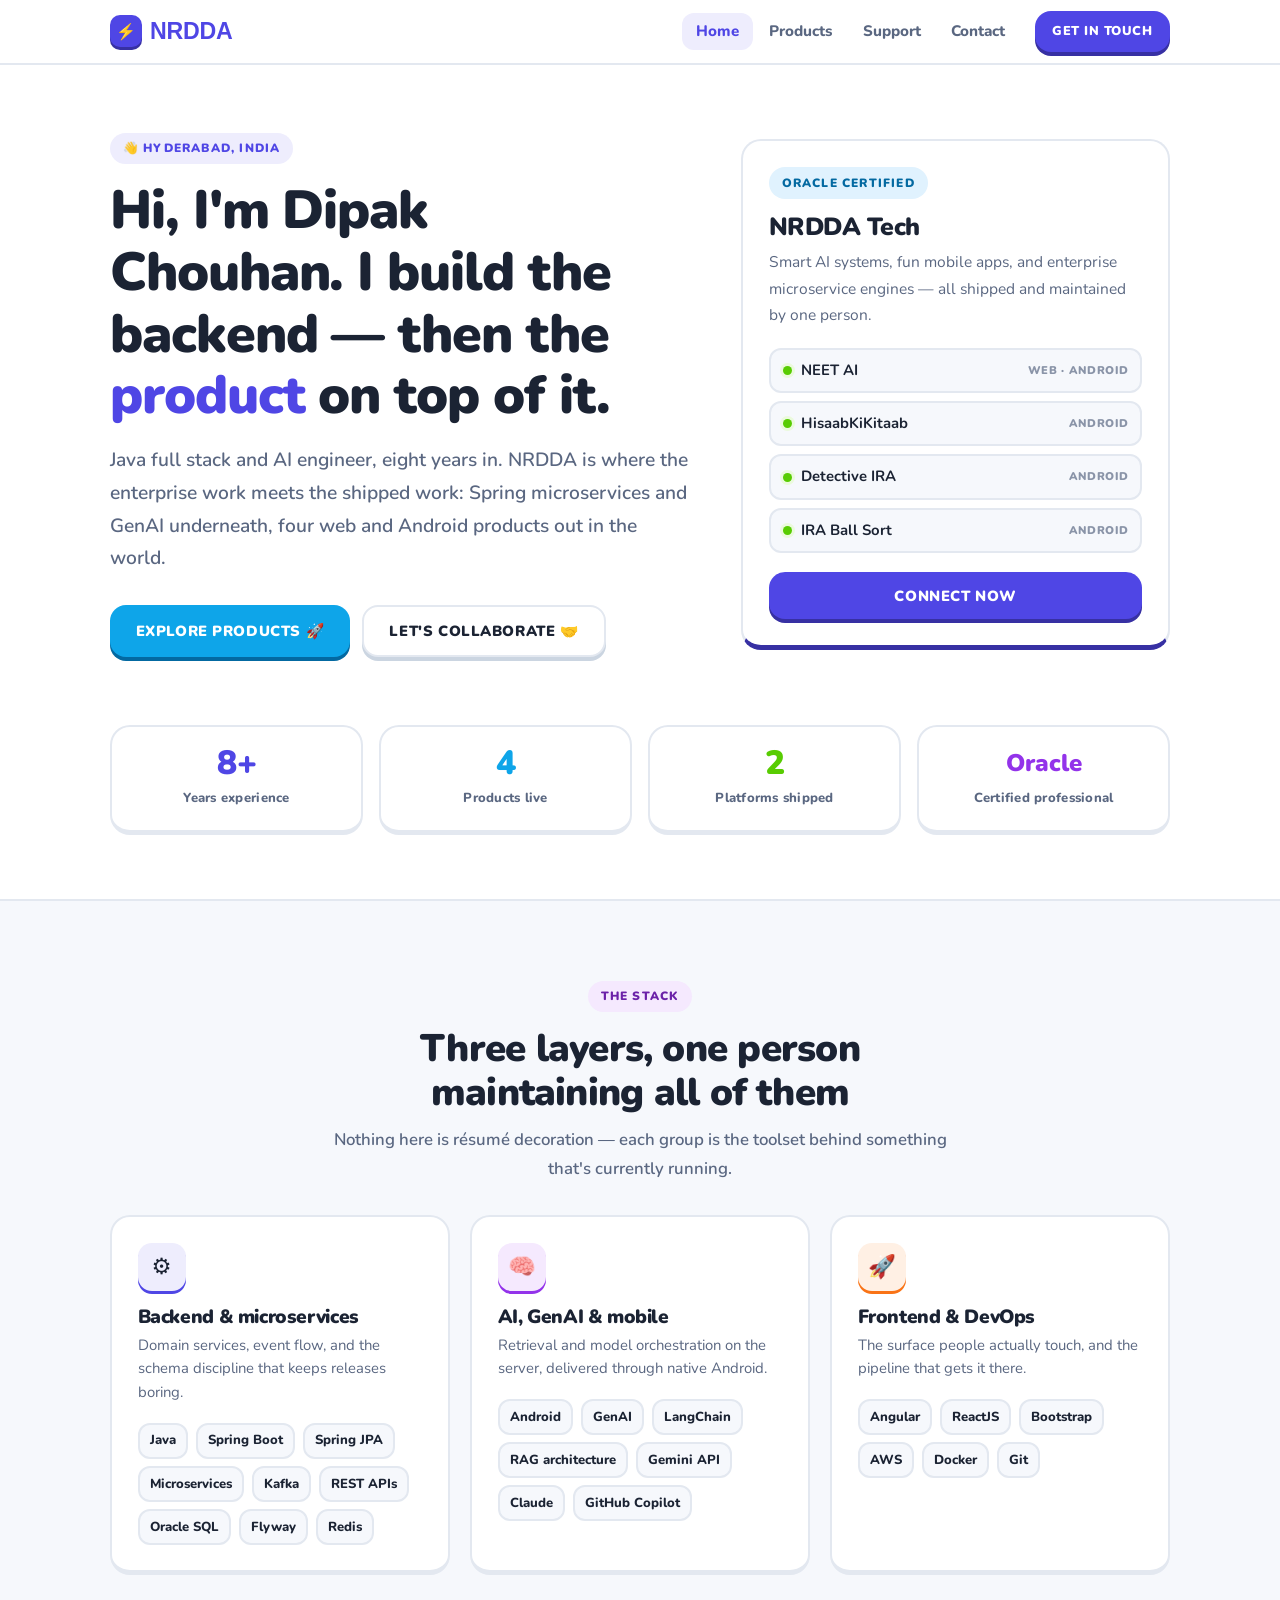
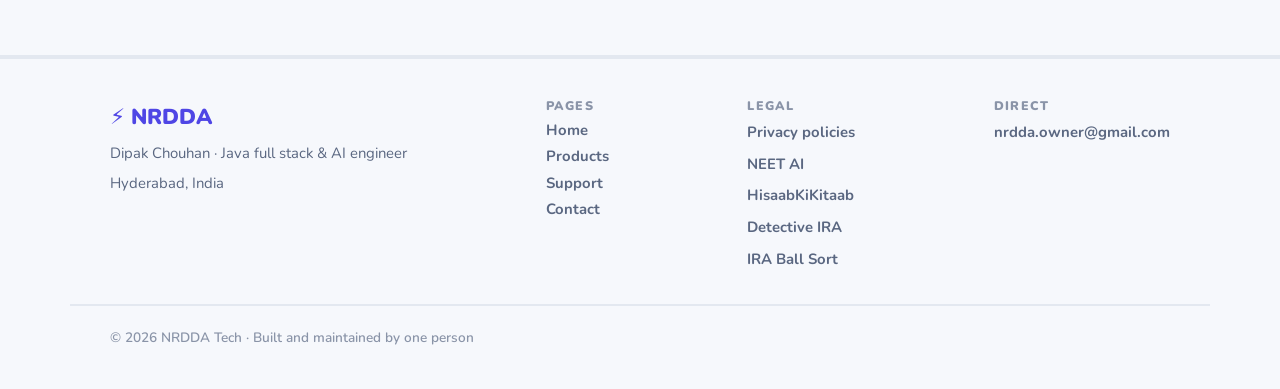
==== commit 5f762a03: "added privacy" ====
--- a/index.html
+++ b/index.html
@@ -804,11 +804,11 @@
     <div class="faq">
       <details class="qa">
         <summary class="qa__q">How do I report a bug in NEET AI, Detective IRA, or HisaabKiKitaab?<span class="qa__sign" aria-hidden="true">+</span></summary>
-        <div class="qa__a"><p>File a ticket with the form below, or email <strong>dipakchouhan8064@gmail.com</strong> directly. Include the product name and what you did right before it broke.</p></div>
+        <div class="qa__a"><p>File a ticket with the form below, or email <strong>nrdda.owner@gmail.com</strong> directly. Include the product name and what you did right before it broke.</p></div>
       </details>
       <details class="qa">
         <summary class="qa__q">Is my data secure in HisaabKiKitaab?<span class="qa__sign" aria-hidden="true">+</span></summary>
-        <div class="qa__a"><p>Yes. Expense records and financial logs are encrypted and stored <strong>locally on your device</strong> — they never leave the phone.</p></div>
+        <div class="qa__a"><p>Your ledger is stored <strong>on your device first</strong>, so the app works with no signal. While you're signed in it also syncs to a <strong>private cloud backup under your own account</strong>, so a lost phone doesn't mean a lost year of records. Nobody else can read it, it's never sold, and the app has <strong>no access to your bank, SMS, or card details</strong> — every entry is one you typed. Full detail in the <a href="privacy/hisaabkikitaab.html">HisaabKiKitaab privacy policy</a>.</p></div>
       </details>
       <details class="qa">
         <summary class="qa__q">Which products run in a browser?<span class="qa__sign" aria-hidden="true">+</span></summary>
@@ -859,7 +859,7 @@
         <h3 style="font-size: 1.35rem; margin: .9rem 0 .4rem;">Let's collaborate</h3>
         <p>Every message lands in the same inbox I use for support. You'll get a reply from me, not an autoresponder.</p>
         <div class="deets">
-          <div class="deet"><span aria-hidden="true">📧</span><span class="deet__k">Email</span><a href="mailto:dipakchouhan8064@gmail.com">dipakchouhan8064@gmail.com</a></div>
+          <div class="deet"><span aria-hidden="true">📧</span><span class="deet__k">Email</span><a href="mailto:nrdda.owner@gmail.com">nrdda.owner@gmail.com</a></div>
           <div class="deet"><span aria-hidden="true">📍</span><span class="deet__k">Location</span><span>Hyderabad, India</span></div>
           <div class="deet"><span aria-hidden="true">💼</span><span class="deet__k">Company</span><span>NRDDA Tech</span></div>
         </div>
@@ -906,8 +906,16 @@
       <button class="foot__link" type="button" data-go="contact">Contact</button>
     </div>
     <div class="foot__col">
+      <h4>Legal</h4>
+      <a href="privacy/index.html">Privacy policies</a>
+      <a href="privacy/neet-ai.html">NEET AI</a>
+      <a href="privacy/hisaabkikitaab.html">HisaabKiKitaab</a>
+      <a href="privacy/detective-ira.html">Detective IRA</a>
+      <a href="privacy/ira-ball-sort.html">IRA Ball Sort</a>
+    </div>
+    <div class="foot__col">
       <h4>Direct</h4>
-      <a href="mailto:dipakchouhan8064@gmail.com">dipakchouhan8064@gmail.com</a>
+      <a href="mailto:nrdda.owner@gmail.com">nrdda.owner@gmail.com</a>
     </div>
   </div>
   <div class="foot__legal">© 2026 NRDDA Tech · Built and maintained by one person</div>
@@ -939,7 +947,7 @@
     icon: "📚",
     tint: "var(--coral-tint)",
     accent: "var(--coral-edge)",
-    description: "An offline-first expense tracker and daily ledger built for fast entry and honest month-end numbers. Everything stays on the device.",
+    description: "An offline-first expense tracker and daily ledger built for fast entry and honest month-end numbers. Works with no signal, backed up privately to your own account.",
     playStoreUrl: "#"
   },
   {
